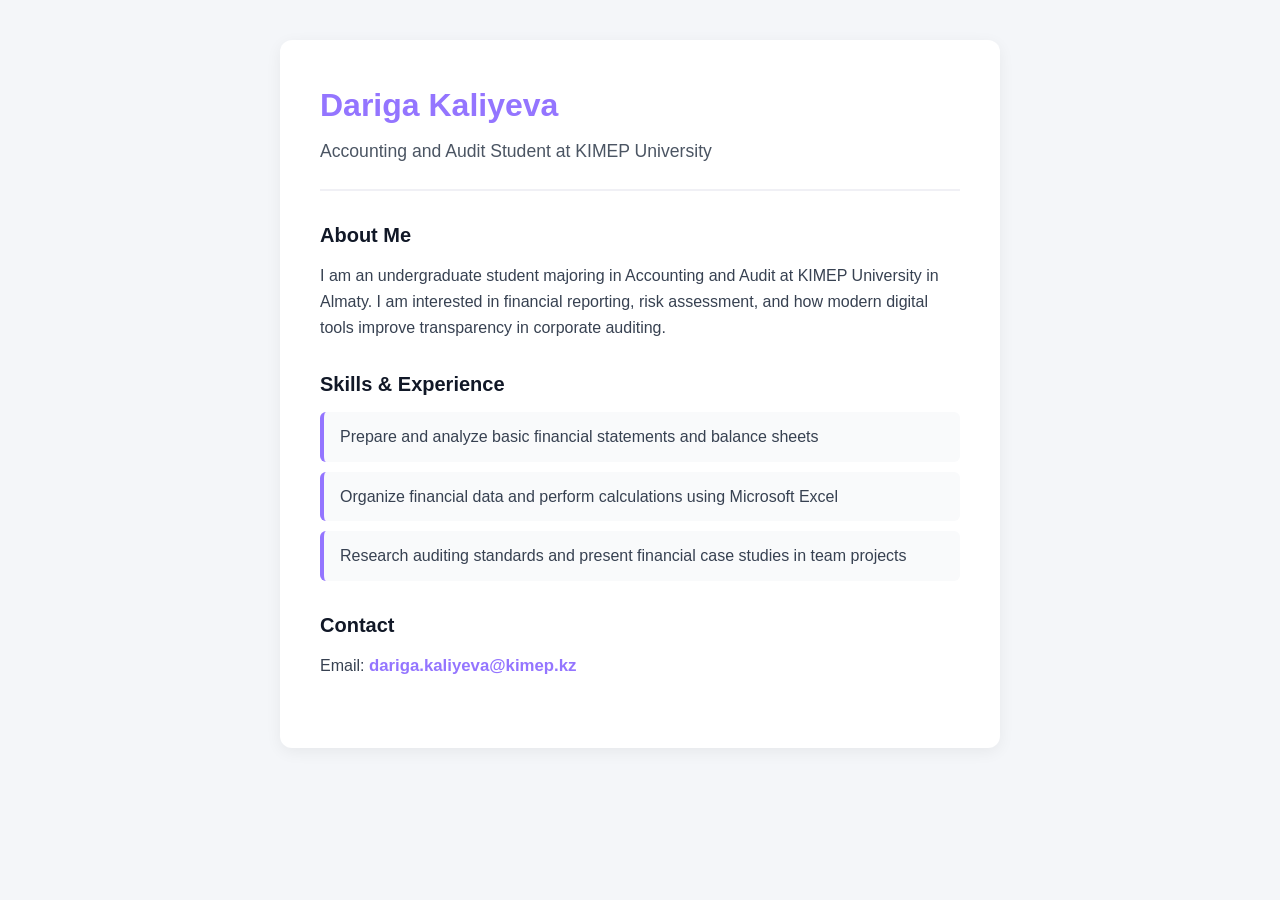
==== index.html @ 5dbd4758 "Add files via upload" ====
<!DOCTYPE html>
<html lang="en">
<head>
  <meta charset="UTF-8">
  <meta name="viewport" content="width=device-width, initial-scale=1.0">
  <title>Dariga Kaliyeva — Personal Portfolio</title>
  <style>
    * {
      box-sizing: border-box;
      margin: 0;
      padding: 0;
    }

    body {
      font-family: -apple-system, BlinkMacSystemFont, "Segoe UI", Roboto, Helvetica, Arial, sans-serif;
      background-color: #f4f6f9;
      color: #1f2937;
      line-height: 1.6;
      padding: 40px 20px;
    }

    .container {
      max-width: 720px;
      margin: 0 auto;
      background-color: #ffffff;
      padding: 40px;
      border-radius: 12px;
      box-shadow: 0 4px 16px rgba(0, 0, 0, 0.06);
    }

    header {
      border-bottom: 2px solid #f0f0f5;
      padding-bottom: 24px;
      margin-bottom: 28px;
    }

    h1 {
      font-size: 2rem;
      color: #9475ff;
      margin-bottom: 6px;
    }

    .tagline {
      font-size: 1.1rem;
      color: #4b5563;
      font-weight: 500;
    }

    section {
      margin-bottom: 28px;
    }

    h2 {
      font-size: 1.25rem;
      color: #111827;
      margin-bottom: 12px;
    }

    p {
      color: #374151;
      font-size: 1rem;
    }

    ul {
      list-style-type: none;
      padding-left: 0;
    }

    li {
      background-color: #f9fafb;
      border-left: 4px solid #9475ff;
      padding: 12px 16px;
      margin-bottom: 10px;
      border-radius: 6px;
      color: #374151;
    }

    .contact-link {
      display: inline-block;
      color: #9475ff;
      font-weight: 600;
      text-decoration: none;
      font-size: 1.05rem;
    }

    .contact-link:hover {
      text-decoration: underline;
    }

    @media (max-width: 600px) {
      body {
        padding: 20px 12px;
      }

      .container {
        padding: 24px 20px;
      }

      h1 {
        font-size: 1.65rem;
      }
    }
  </style>
</head>
<body>
  <div class="container">
    <header>
      <h1>Dariga Kaliyeva</h1>
      <p class="tagline">Accounting and Audit Student at KIMEP University</p>
    </header>

    <section>
      <h2>About Me</h2>
      <p>
        I am an undergraduate student majoring in Accounting and Audit at KIMEP University in Almaty.
        I am interested in financial reporting, risk assessment, and how modern digital tools improve
        transparency in corporate auditing.
      </p>
    </section>

    <section>
      <h2>Skills &amp; Experience</h2>
      <ul>
        <li>Prepare and analyze basic financial statements and balance sheets</li>
        <li>Organize financial data and perform calculations using Microsoft Excel</li>
        <li>Research auditing standards and present financial case studies in team projects</li>
      </ul>
    </section>

    <section>
      <h2>Contact</h2>
      <p>Email: <a class="contact-link" href="mailto:dariga.kaliyeva@kimep.kz">dariga.kaliyeva@kimep.kz</a></p>
    </section>
  </div>
</body>
</html>
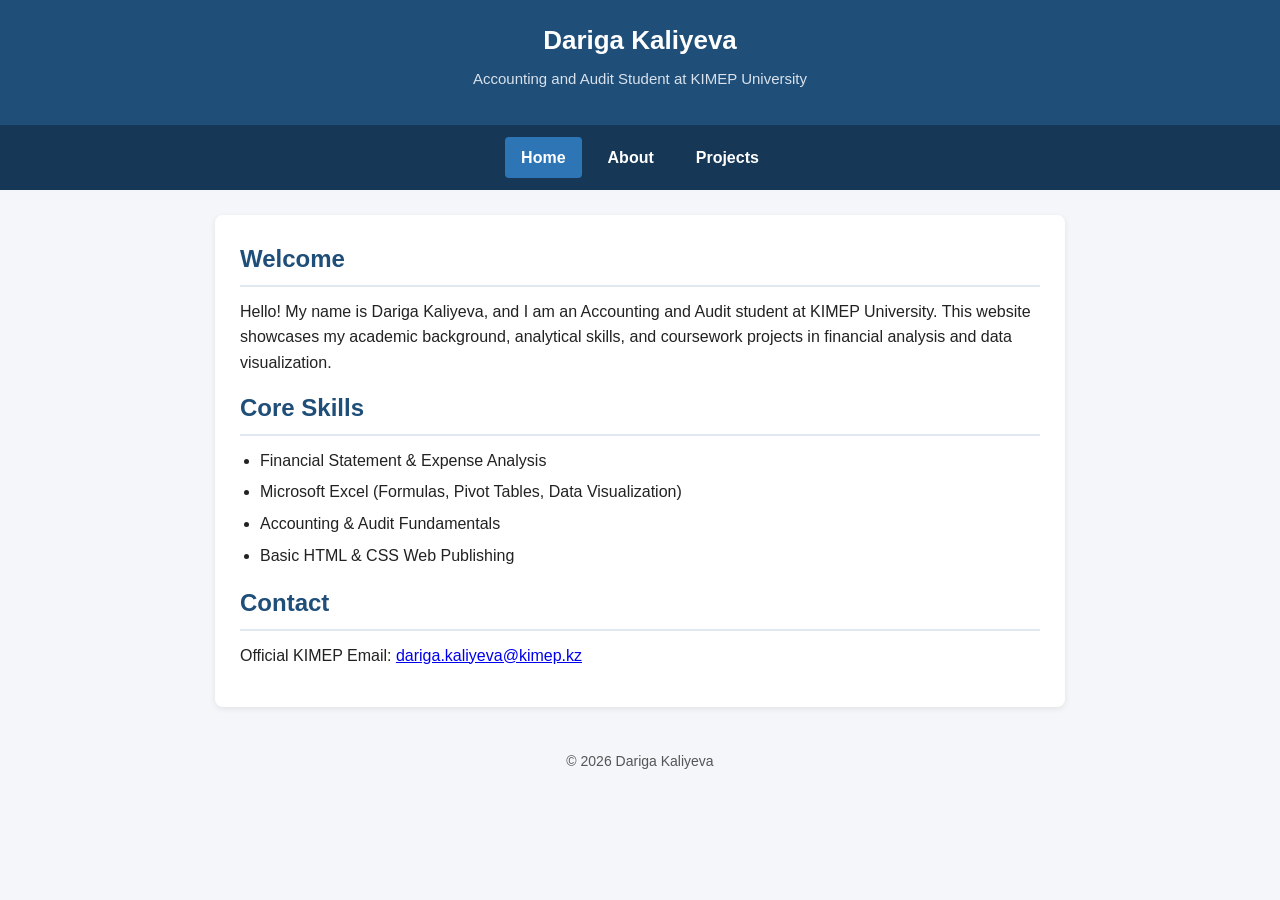
==== commit facb119b: "Add files via upload" ====
--- a/index.html
+++ b/index.html
@@ -3,134 +3,39 @@
 <head>
   <meta charset="UTF-8">
   <meta name="viewport" content="width=device-width, initial-scale=1.0">
-  <title>Dariga Kaliyeva — Personal Portfolio</title>
-  <style>
-    * {
-      box-sizing: border-box;
-      margin: 0;
-      padding: 0;
-    }
-
-    body {
-      font-family: -apple-system, BlinkMacSystemFont, "Segoe UI", Roboto, Helvetica, Arial, sans-serif;
-      background-color: #f4f6f9;
-      color: #1f2937;
-      line-height: 1.6;
-      padding: 40px 20px;
-    }
-
-    .container {
-      max-width: 720px;
-      margin: 0 auto;
-      background-color: #ffffff;
-      padding: 40px;
-      border-radius: 12px;
-      box-shadow: 0 4px 16px rgba(0, 0, 0, 0.06);
-    }
-
-    header {
-      border-bottom: 2px solid #f0f0f5;
-      padding-bottom: 24px;
-      margin-bottom: 28px;
-    }
-
-    h1 {
-      font-size: 2rem;
-      color: #9475ff;
-      margin-bottom: 6px;
-    }
-
-    .tagline {
-      font-size: 1.1rem;
-      color: #4b5563;
-      font-weight: 500;
-    }
-
-    section {
-      margin-bottom: 28px;
-    }
-
-    h2 {
-      font-size: 1.25rem;
-      color: #111827;
-      margin-bottom: 12px;
-    }
-
-    p {
-      color: #374151;
-      font-size: 1rem;
-    }
-
-    ul {
-      list-style-type: none;
-      padding-left: 0;
-    }
-
-    li {
-      background-color: #f9fafb;
-      border-left: 4px solid #9475ff;
-      padding: 12px 16px;
-      margin-bottom: 10px;
-      border-radius: 6px;
-      color: #374151;
-    }
-
-    .contact-link {
-      display: inline-block;
-      color: #9475ff;
-      font-weight: 600;
-      text-decoration: none;
-      font-size: 1.05rem;
-    }
-
-    .contact-link:hover {
-      text-decoration: underline;
-    }
-
-    @media (max-width: 600px) {
-      body {
-        padding: 20px 12px;
-      }
-
-      .container {
-        padding: 24px 20px;
-      }
-
-      h1 {
-        font-size: 1.65rem;
-      }
-    }
-  </style>
+  <title>Dariga Kaliyeva - Home</title>
+  <link rel="stylesheet" href="style.css">
 </head>
 <body>
-  <div class="container">
-    <header>
-      <h1>Dariga Kaliyeva</h1>
-      <p class="tagline">Accounting and Audit Student at KIMEP University</p>
-    </header>
+  <header>
+    <h1>Dariga Kaliyeva</h1>
+    <p>Accounting and Audit Student at KIMEP University</p>
+  </header>
 
-    <section>
-      <h2>About Me</h2>
-      <p>
-        I am an undergraduate student majoring in Accounting and Audit at KIMEP University in Almaty.
-        I am interested in financial reporting, risk assessment, and how modern digital tools improve
-        transparency in corporate auditing.
-      </p>
-    </section>
+  <nav>
+    <a href="index.html" class="active">Home</a>
+    <a href="about.html">About</a>
+    <a href="projects.html">Projects</a>
+  </nav>
 
-    <section>
-      <h2>Skills &amp; Experience</h2>
-      <ul>
-        <li>Prepare and analyze basic financial statements and balance sheets</li>
-        <li>Organize financial data and perform calculations using Microsoft Excel</li>
-        <li>Research auditing standards and present financial case studies in team projects</li>
-      </ul>
-    </section>
+  <main>
+    <h2>Welcome</h2>
+    <p>Hello! My name is Dariga Kaliyeva, and I am an Accounting and Audit student at KIMEP University. This website showcases my academic background, analytical skills, and coursework projects in financial analysis and data visualization.</p>
 
-    <section>
-      <h2>Contact</h2>
-      <p>Email: <a class="contact-link" href="mailto:dariga.kaliyeva@kimep.kz">dariga.kaliyeva@kimep.kz</a></p>
-    </section>
-  </div>
+    <h2>Core Skills</h2>
+    <ul>
+      <li>Financial Statement &amp; Expense Analysis</li>
+      <li>Microsoft Excel (Formulas, Pivot Tables, Data Visualization)</li>
+      <li>Accounting &amp; Audit Fundamentals</li>
+      <li>Basic HTML &amp; CSS Web Publishing</li>
+    </ul>
+
+    <h2>Contact</h2>
+    <p>Official KIMEP Email: <a href="mailto:dariga.kaliyeva@kimep.kz">dariga.kaliyeva@kimep.kz</a></p>
+  </main>
+
+  <footer>
+    <p>&copy; 2026 Dariga Kaliyeva</p>
+  </footer>
 </body>
 </html>
--- a/style.css
+++ b/style.css
@@ -0,0 +1,104 @@
+* {
+  box-sizing: border-box;
+  margin: 0;
+  padding: 0;
+}
+
+body {
+  font-family: Arial, Helvetica, sans-serif;
+  line-height: 1.6;
+  color: #222222;
+  background-color: #f4f6f9;
+}
+
+header {
+  background-color: #1f4e78;
+  color: #ffffff;
+  padding: 20px 15px;
+  text-align: center;
+}
+
+header h1 {
+  font-size: 26px;
+  margin-bottom: 5px;
+}
+
+header p {
+  font-size: 15px;
+  color: #d9e2ec;
+}
+
+nav {
+  background-color: #163756;
+  display: flex;
+  justify-content: center;
+  flex-wrap: wrap;
+  gap: 10px;
+  padding: 12px 10px;
+}
+
+nav a {
+  color: #ffffff;
+  text-decoration: none;
+  font-weight: bold;
+  padding: 8px 16px;
+  border-radius: 4px;
+}
+
+nav a:hover,
+nav a.active {
+  background-color: #2e75b6;
+}
+
+main {
+  max-width: 850px;
+  margin: 25px auto;
+  background-color: #ffffff;
+  padding: 25px;
+  border-radius: 8px;
+  box-shadow: 0 2px 6px rgba(0, 0, 0, 0.08);
+}
+
+h2 {
+  color: #1f4e78;
+  margin-bottom: 12px;
+  border-bottom: 2px solid #e1e8f0;
+  padding-bottom: 6px;
+}
+
+p {
+  margin-bottom: 14px;
+}
+
+ul {
+  margin-left: 20px;
+  margin-bottom: 16px;
+}
+
+li {
+  margin-bottom: 6px;
+}
+
+.project-card {
+  border: 1px solid #d9e2ec;
+  border-radius: 6px;
+  padding: 18px;
+  margin-bottom: 20px;
+  background-color: #fafbfd;
+}
+
+img {
+  max-width: 100%;
+  height: auto;
+  display: block;
+  margin: 14px auto;
+  border: 1px solid #cccccc;
+  border-radius: 4px;
+}
+
+footer {
+  text-align: center;
+  padding: 18px;
+  color: #555555;
+  font-size: 14px;
+}
